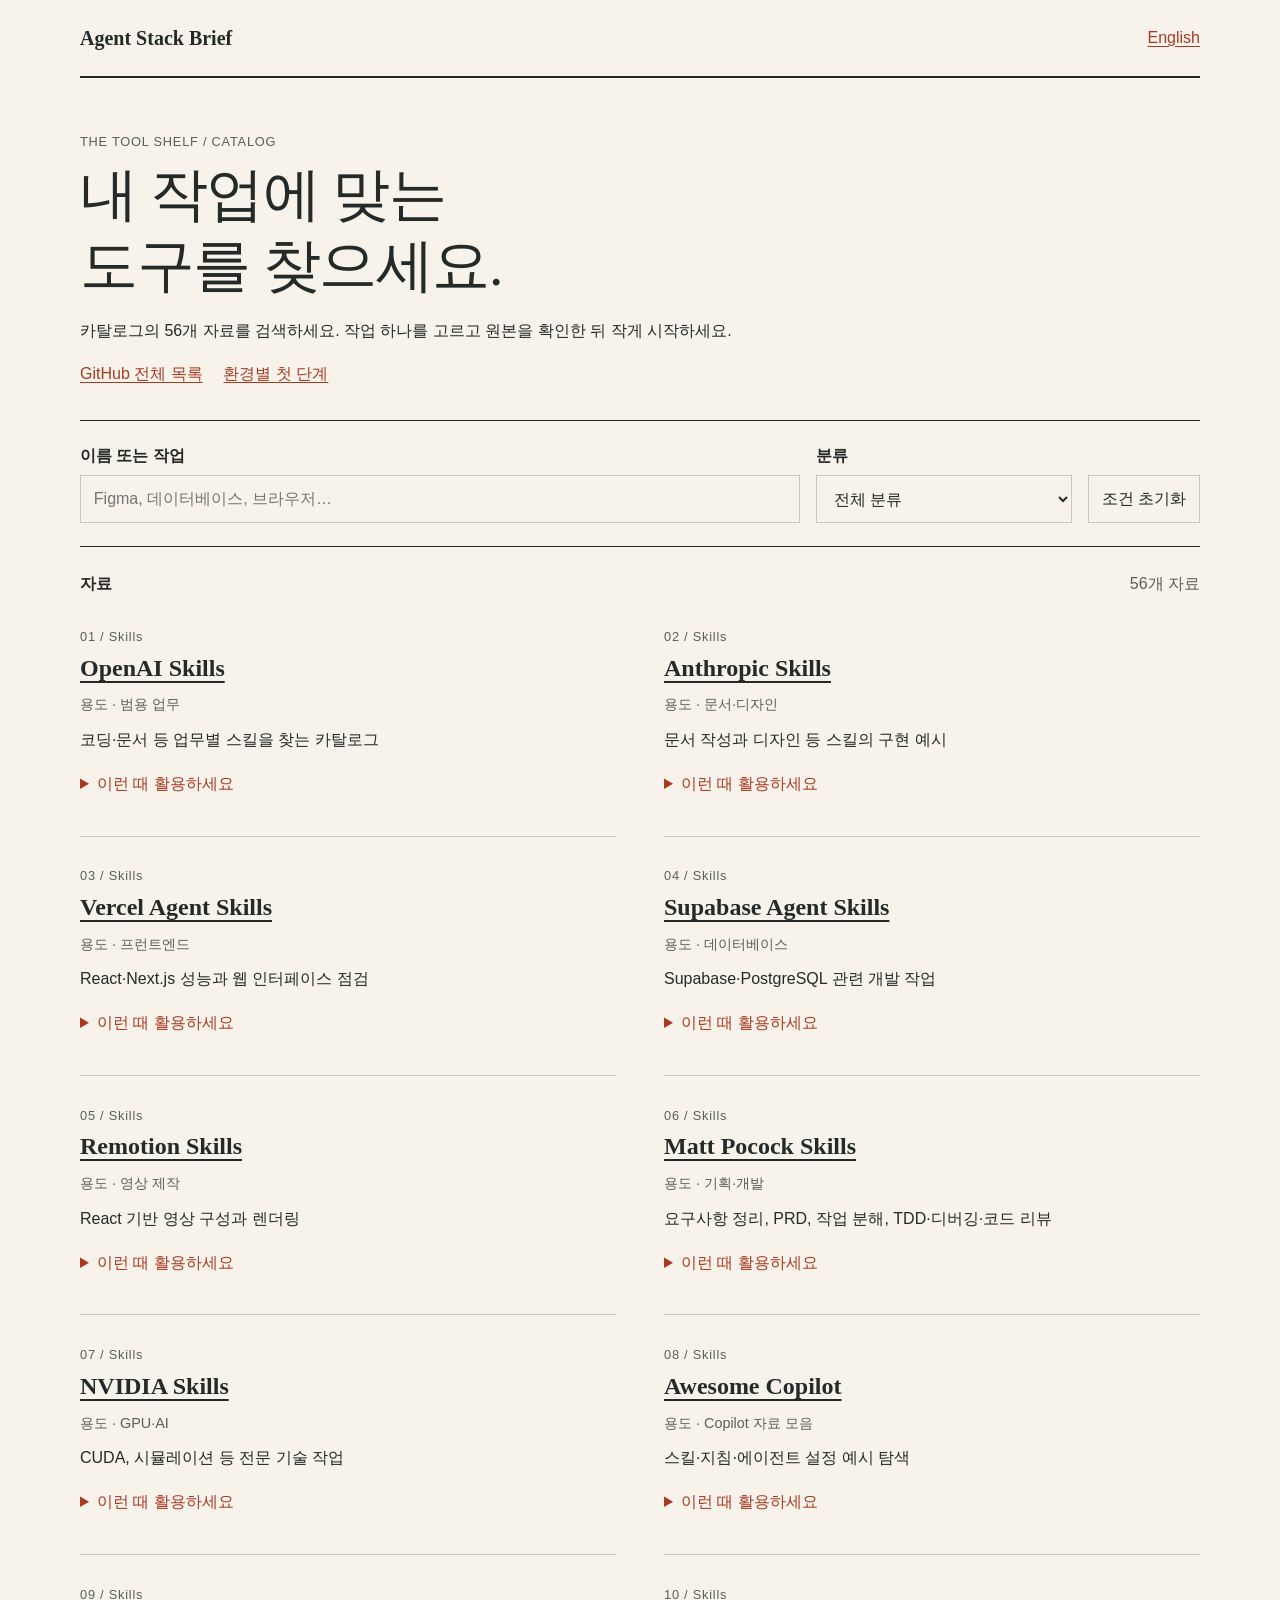
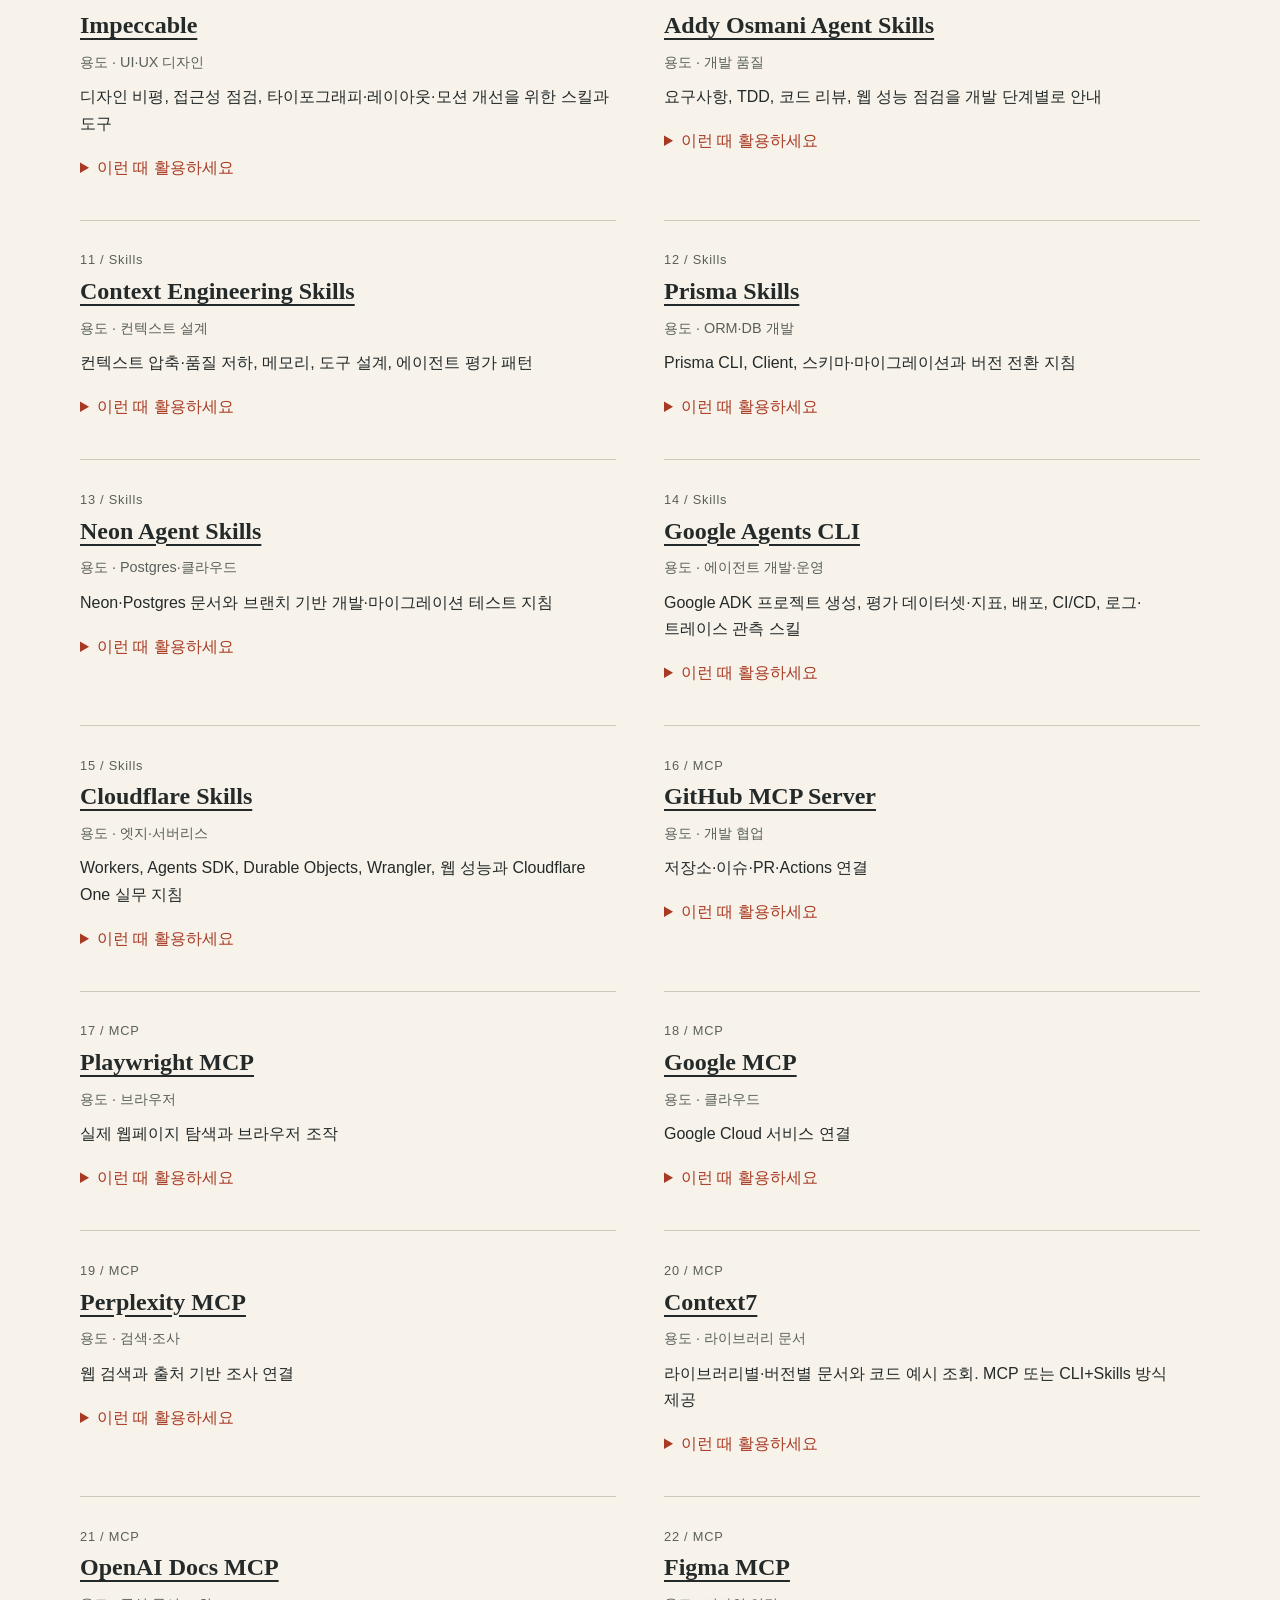
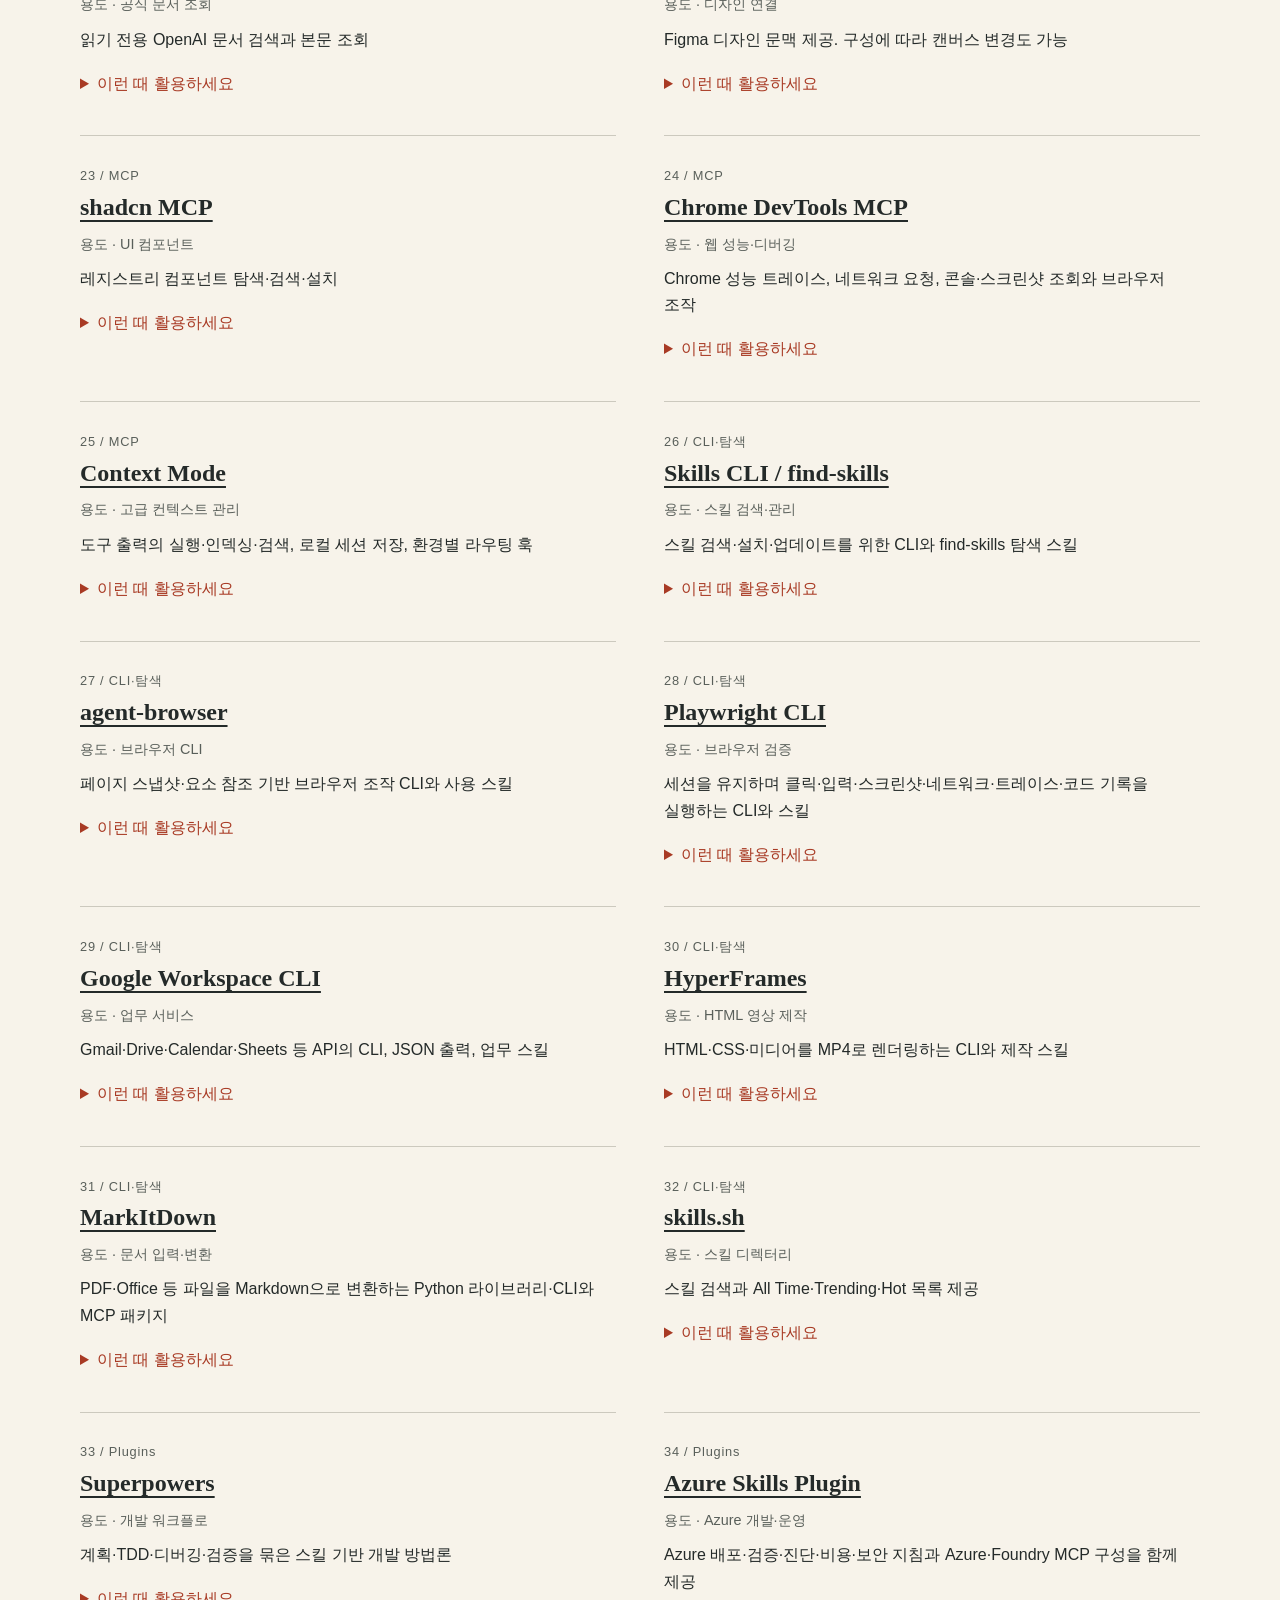
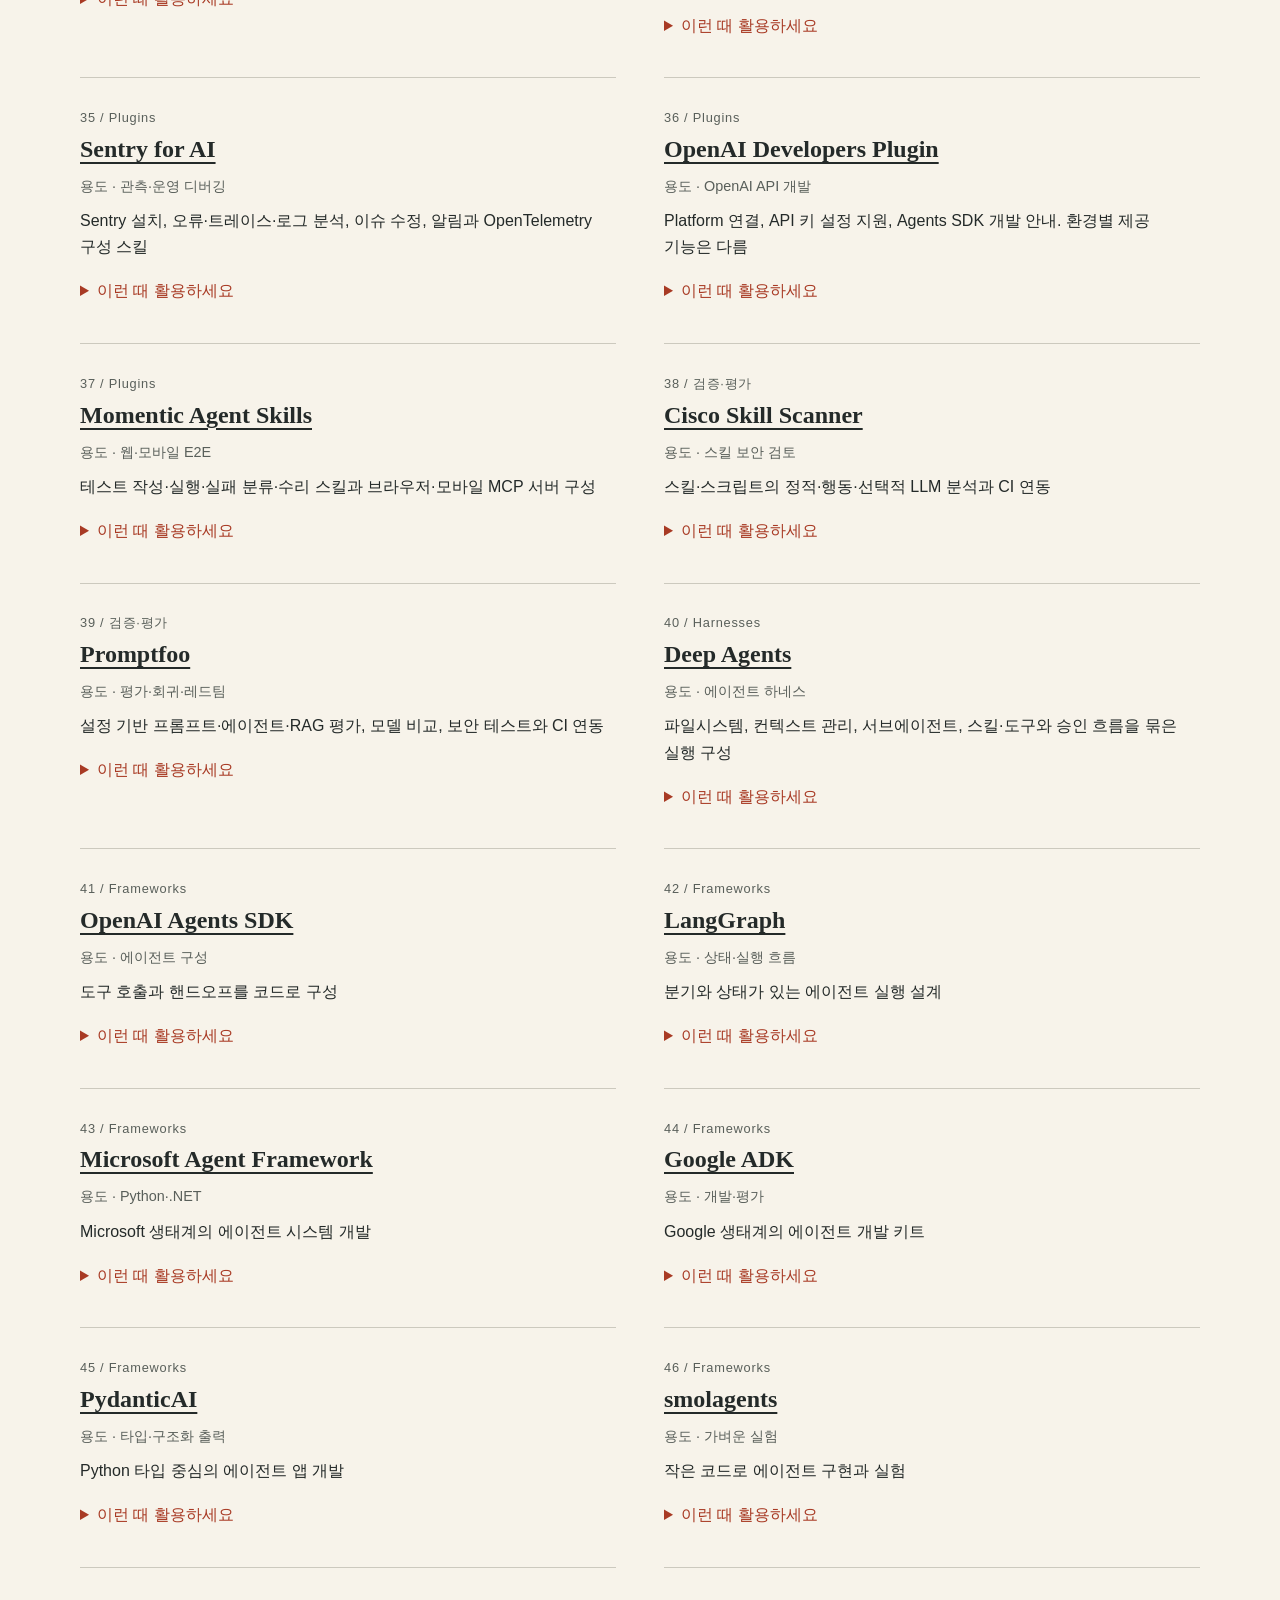
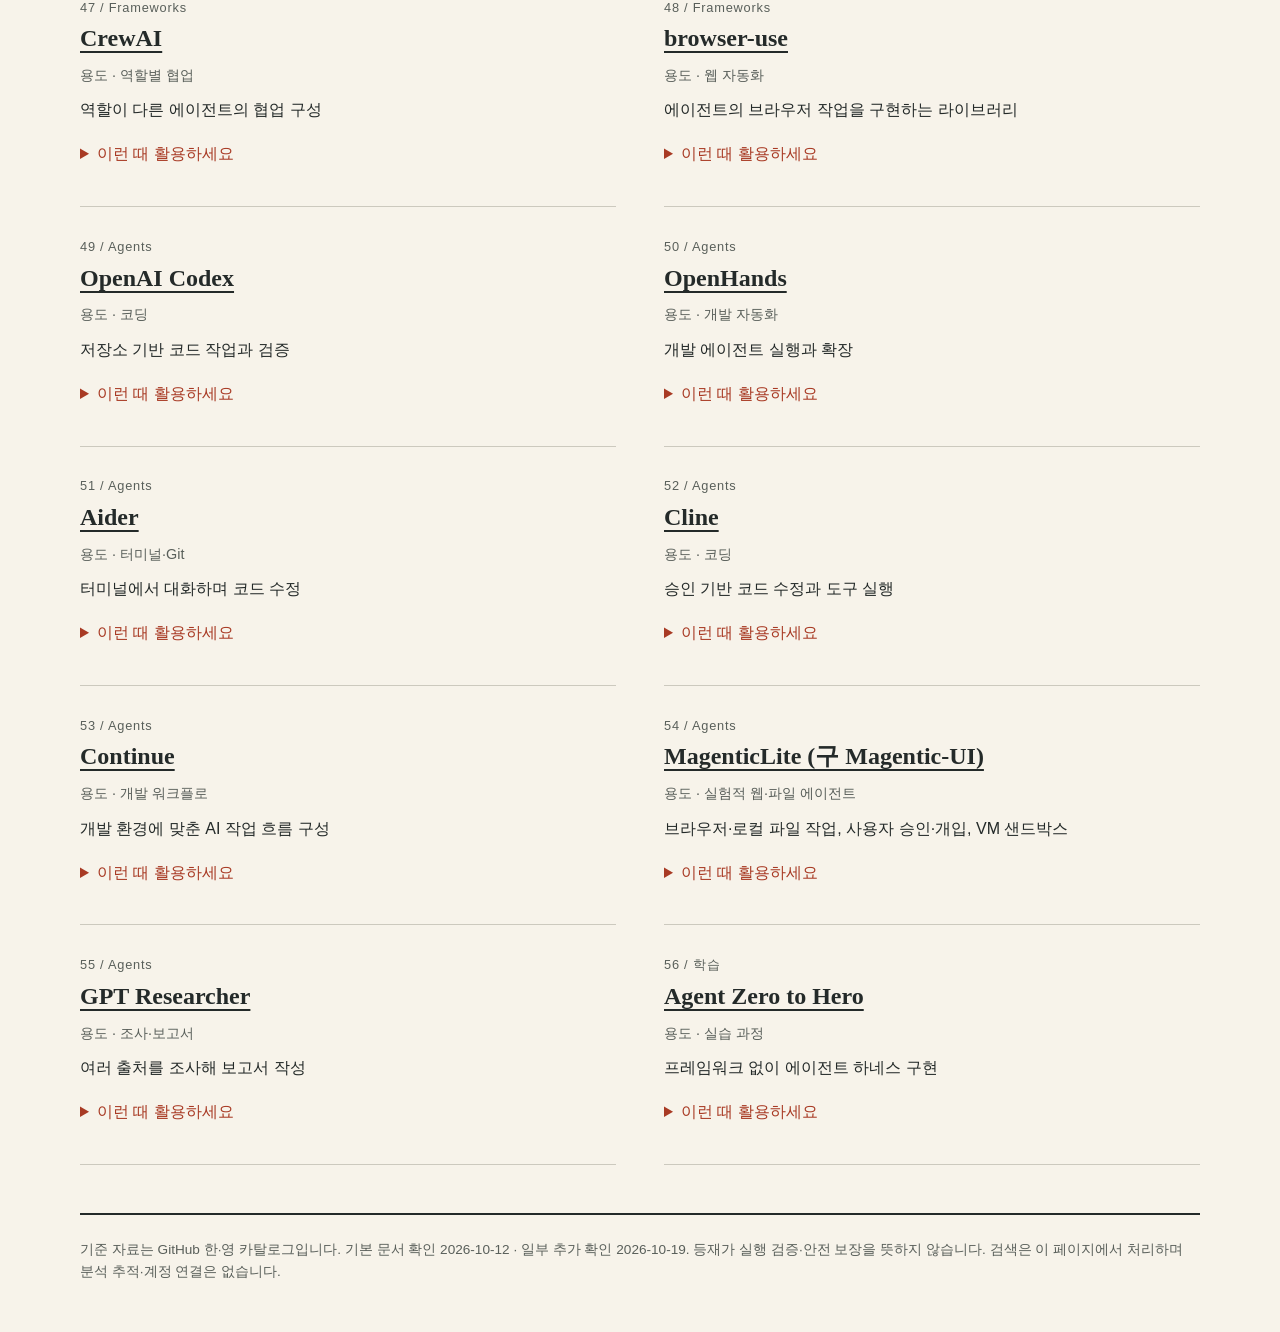
==== docs/catalog/index.html @ 5723aa6b "Improve bilingual mobile catalog, design case, and client onboarding" ====
<!doctype html>
<html lang="ko">
<head>
  <meta charset="utf-8">
  <meta name="viewport" content="width=device-width,initial-scale=1">
  <meta name="description" content="카탈로그의 56개 자료를 검색하세요. 작업 하나를 고르고 원본을 확인한 뒤 작게 시작하세요.">
  <title>도구 탐색 · Agent Stack Brief</title>
  <link rel="stylesheet" href="./style.css">
  <script type="module" src="./app.mjs"></script>
</head>
<body>
  <a class="skip" href="#search-form">검색으로 건너뛰기</a>
  <header class="masthead">
    <a class="brand" href="https://github.com/yunsell/ai-agent-skills-korean/blob/main/README.md">Agent Stack Brief</a>
    <a id="language" href="./en.html" lang="en">English</a>
  </header>
  <main>
    <section class="intro" aria-labelledby="title">
      <p class="eyebrow">THE TOOL SHELF / CATALOG</p>
      <h1 id="title">내 작업에 맞는 도구를 찾으세요.</h1>
      <p>카탈로그의 56개 자료를 검색하세요. 작업 하나를 고르고 원본을 확인한 뒤 작게 시작하세요.</p>
      <nav class="routes" aria-label="관련 안내">
        <a href="https://github.com/yunsell/ai-agent-skills-korean/blob/main/catalog/README.md">GitHub 전체 목록</a>
        <a href="https://github.com/yunsell/ai-agent-skills-korean/blob/main/guides/client-first-steps.md">환경별 첫 단계</a>
      </nav>
    </section>
    <form id="search-form" class="finder" role="search" aria-label="자료 검색">
      <div><label for="query">이름 또는 작업</label><input id="query" name="q" type="search" maxlength="200" placeholder="Figma, 데이터베이스, 브라우저…"></div>
      <div><label for="category">분류</label><select id="category" name="category">
        <option value="">전체 분류</option>
        <option value="skills">Skills</option>
        <option value="mcp">MCP</option>
        <option value="tools">CLI·탐색</option>
        <option value="plugins">Plugins</option>
        <option value="validation">검증·평가</option>
        <option value="harnesses">Harnesses</option>
        <option value="frameworks">Frameworks</option>
        <option value="agents">Agents</option>
        <option value="learning">학습</option>
      </select></div>
      <button type="button" id="reset">조건 초기화</button>
    </form>
    <section aria-labelledby="results-heading">
      <div class="results-header"><h2 id="results-heading">자료</h2><p id="status" role="status" aria-live="polite" aria-atomic="true">자료를 불러오는 중입니다…</p></div>
      <p id="message" hidden></p>
      <div id="error" role="alert" hidden>
        <p id="error-message"></p><button type="button" id="retry">다시 시도</button>
        <p><a href="https://github.com/yunsell/ai-agent-skills-korean/blob/main/catalog/README.md">GitHub 목록 열기</a></p>
      </div>
      <ul id="results" aria-busy="true"></ul>
      <noscript><p>검색에는 JavaScript가 필요합니다. GitHub 전체 목록에서도 모든 자료를 읽을 수 있습니다. <a href="https://github.com/yunsell/ai-agent-skills-korean/blob/main/catalog/README.md">GitHub 목록 열기</a></p></noscript>
    </section>
    <footer class="note">기준 자료는 GitHub 한·영 카탈로그입니다. 기본 문서 확인 2026-10-12 · 일부 추가 확인 2026-10-19. 등재가 실행 검증·안전 보장을 뜻하지 않습니다. 검색은 이 페이지에서 처리하며 분석 추적·계정 연결은 없습니다.</footer>
  </main>
</body>
</html>
---- docs/catalog/style.css ----
:root{color-scheme:light dark;--paper:#f7f3ea;--ink:#242a29;--muted:#595f5a;--line:#ccc9be;--accent:#a83a24;--wash:#ebe6d9}
*{box-sizing:border-box}
html{scroll-padding-top:1rem}
body{margin:0;background:var(--paper);color:var(--ink);font-family:-apple-system,BlinkMacSystemFont,"Segoe UI",sans-serif;font-size:16px;line-height:1.65;word-break:keep-all;overflow-wrap:anywhere}
main,.masthead{width:min(100% - 3rem,70rem);margin-inline:auto}
.masthead{display:flex;justify-content:space-between;align-items:center;gap:1rem;padding-block:1rem;border-bottom:2px solid var(--ink)}
.brand{font:600 1.25rem/1.2 Georgia,serif;text-decoration:none;color:var(--ink)}
a{color:var(--accent);text-underline-offset:.2em;overflow-wrap:anywhere}
a:hover{text-decoration-thickness:2px}
a:focus-visible,button:focus-visible,input:focus-visible,select:focus-visible,summary:focus-visible{outline:3px solid var(--accent);outline-offset:4px}
.masthead a,.routes a{display:inline-flex;align-items:center;min-height:44px}
.intro{max-width:48rem;padding-block:2.8rem 1.5rem}
.eyebrow,.meta{color:var(--muted);font-size:.8rem;letter-spacing:.06em}
h1{font:500 clamp(2rem,4.8vw,3.6rem)/1.23 Georgia,"Batang",serif;letter-spacing:-.025em;margin:.5rem 0 1rem;text-wrap:balance}
.intro p{margin:.5rem 0}.routes{display:flex;flex-wrap:wrap;gap:.2rem 1.3rem}
.finder{border-block:1px solid var(--ink);padding-block:1.4rem;display:grid;grid-template-columns:minmax(0,1fr) minmax(10rem,16rem) auto;gap:1rem;align-items:end}
label{display:block;font-weight:600;margin-bottom:.35rem}
input,select,button{font:inherit;border:1px solid var(--line);border-radius:0;min-height:48px;padding:.6rem .8rem;background:var(--paper);color:var(--ink);max-width:100%}
input,select{width:100%}button{cursor:pointer}button:hover{background:var(--wash)}button:disabled{cursor:wait;opacity:.65}
.results-header{display:flex;align-items:center;justify-content:space-between;gap:1rem;margin-top:1.5rem}
h2{font-size:1rem;margin:0}#status{color:var(--muted);margin:0}
#results{list-style:none;padding:0;margin:0;display:grid;grid-template-columns:1fr 1fr;column-gap:3rem}
#results>li{min-width:0;border-bottom:1px solid var(--line);padding:1.8rem 0}
.meta{margin:0 0 .35rem}h3{font:600 1.5rem/1.3 Georgia,serif;margin:.3rem 0 .6rem;overflow-wrap:anywhere}
h3 a{color:var(--ink)}.use{font-size:.9rem;color:var(--muted)}li p{margin:.6rem 0;overflow-wrap:anywhere}
summary{cursor:pointer;color:var(--accent);min-height:44px;padding:.5rem 0}details p{border-left:2px solid var(--line);padding-left:1rem}
code{font-size:.9em;overflow-wrap:anywhere}#message,#error{padding:1.5rem 0;max-width:45rem}#error{border-left:3px solid var(--accent);padding-left:1rem}
[hidden]{display:none!important}.note{font-size:.85rem;color:var(--muted);border-top:2px solid var(--ink);padding-block:1.5rem 3rem;margin-top:3rem}
.skip{position:absolute;top:-100px;left:1rem;padding:.6rem;background:var(--paper);z-index:2}.skip:focus{top:1rem}
@media(max-width:700px){main,.masthead{width:calc(100% - 2rem)}.intro{padding-top:1.8rem}.finder{grid-template-columns:1fr}#results{grid-template-columns:1fr}.results-header{align-items:baseline}.masthead{gap:.6rem}#reset{justify-self:start}h1{font-size:2.2rem}}
@media(prefers-color-scheme:dark){:root{--paper:#192a26;--ink:#f0eadb;--muted:#bbbdb0;--line:#4d5b53;--accent:#edb38f;--wash:#273a33}}
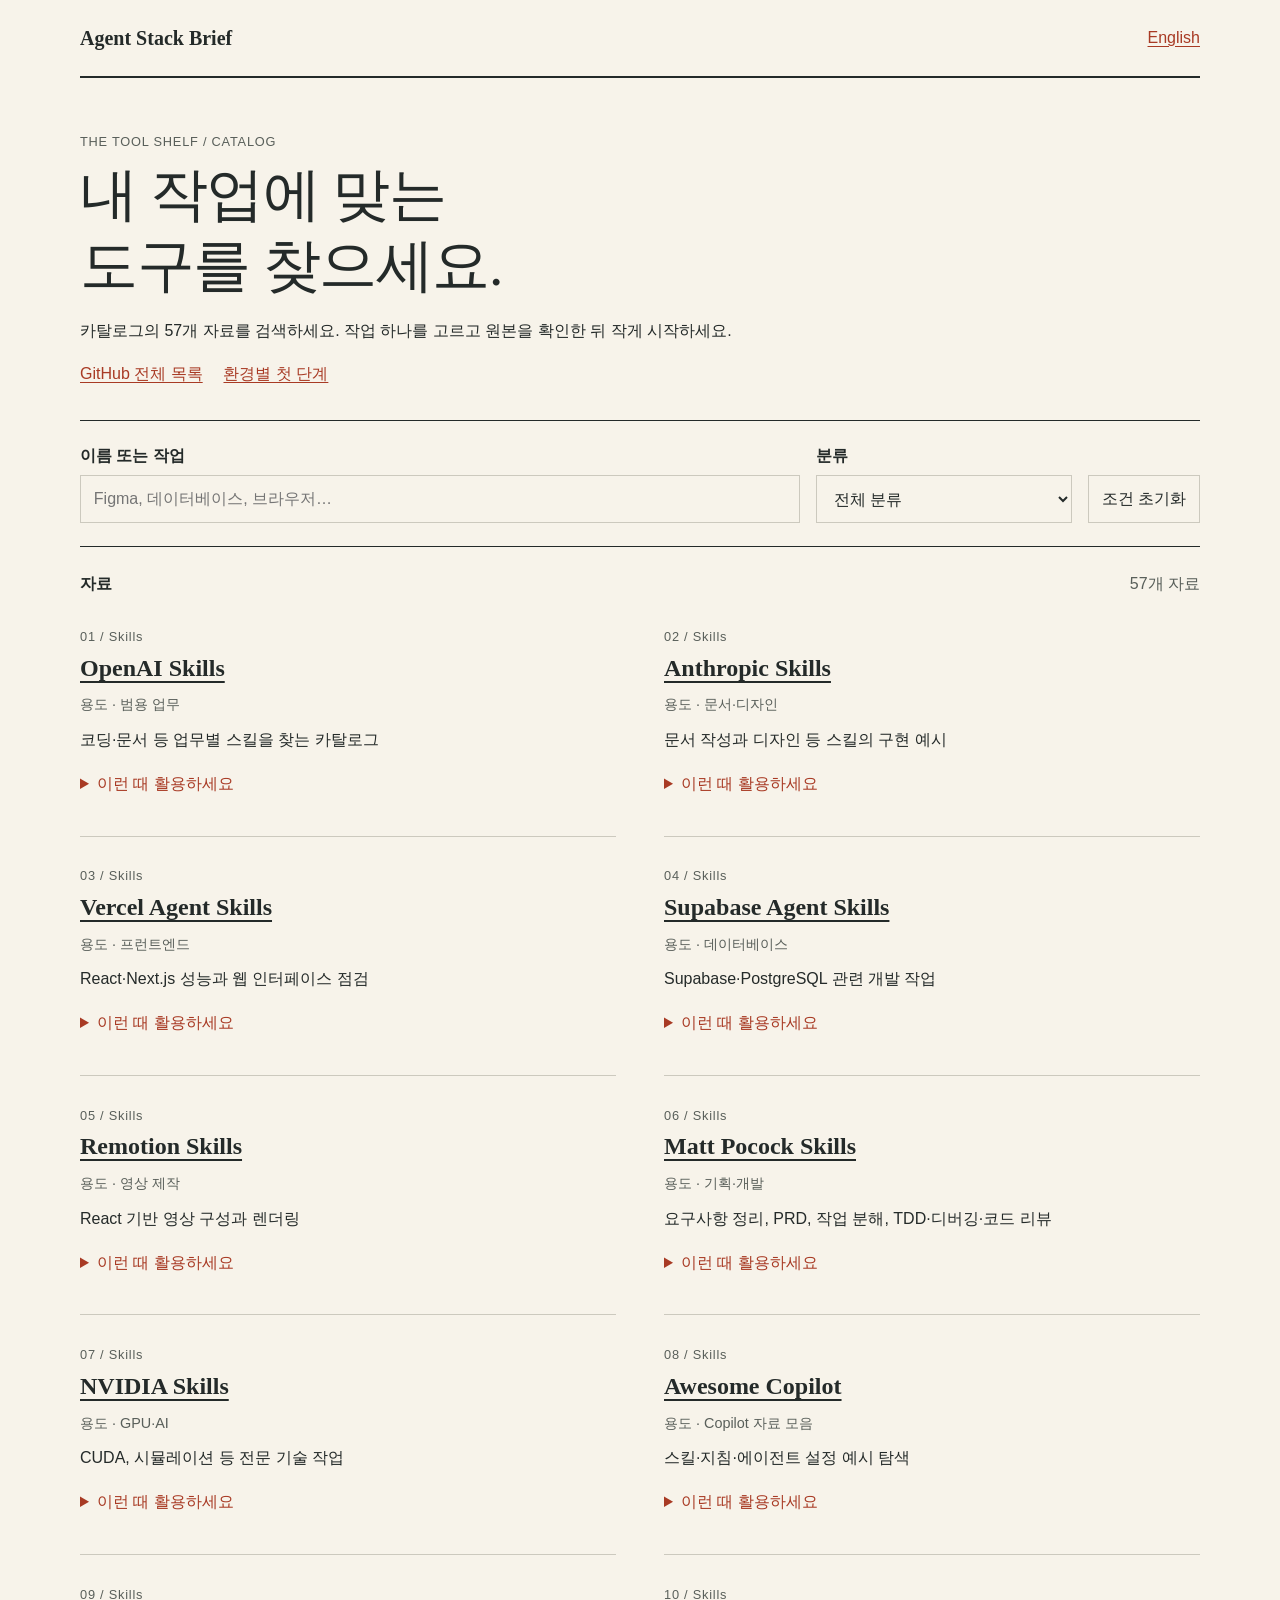
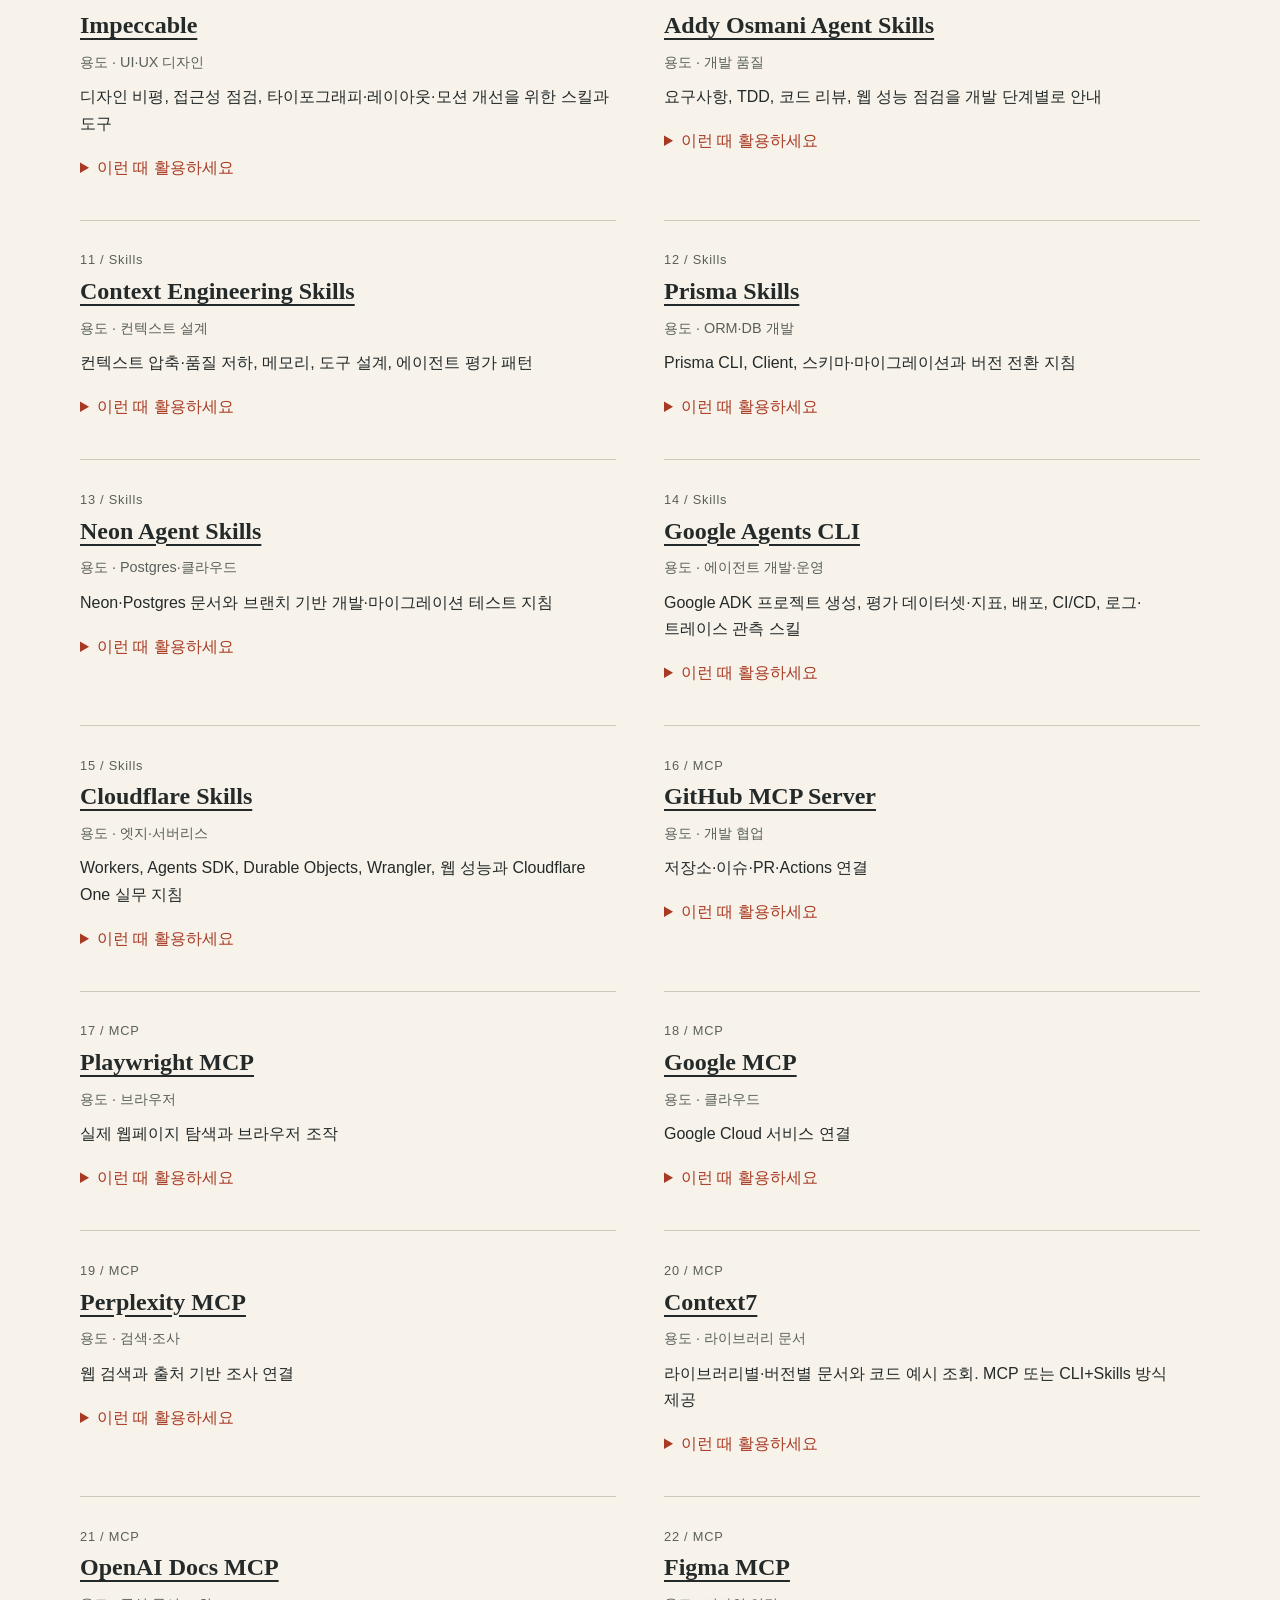
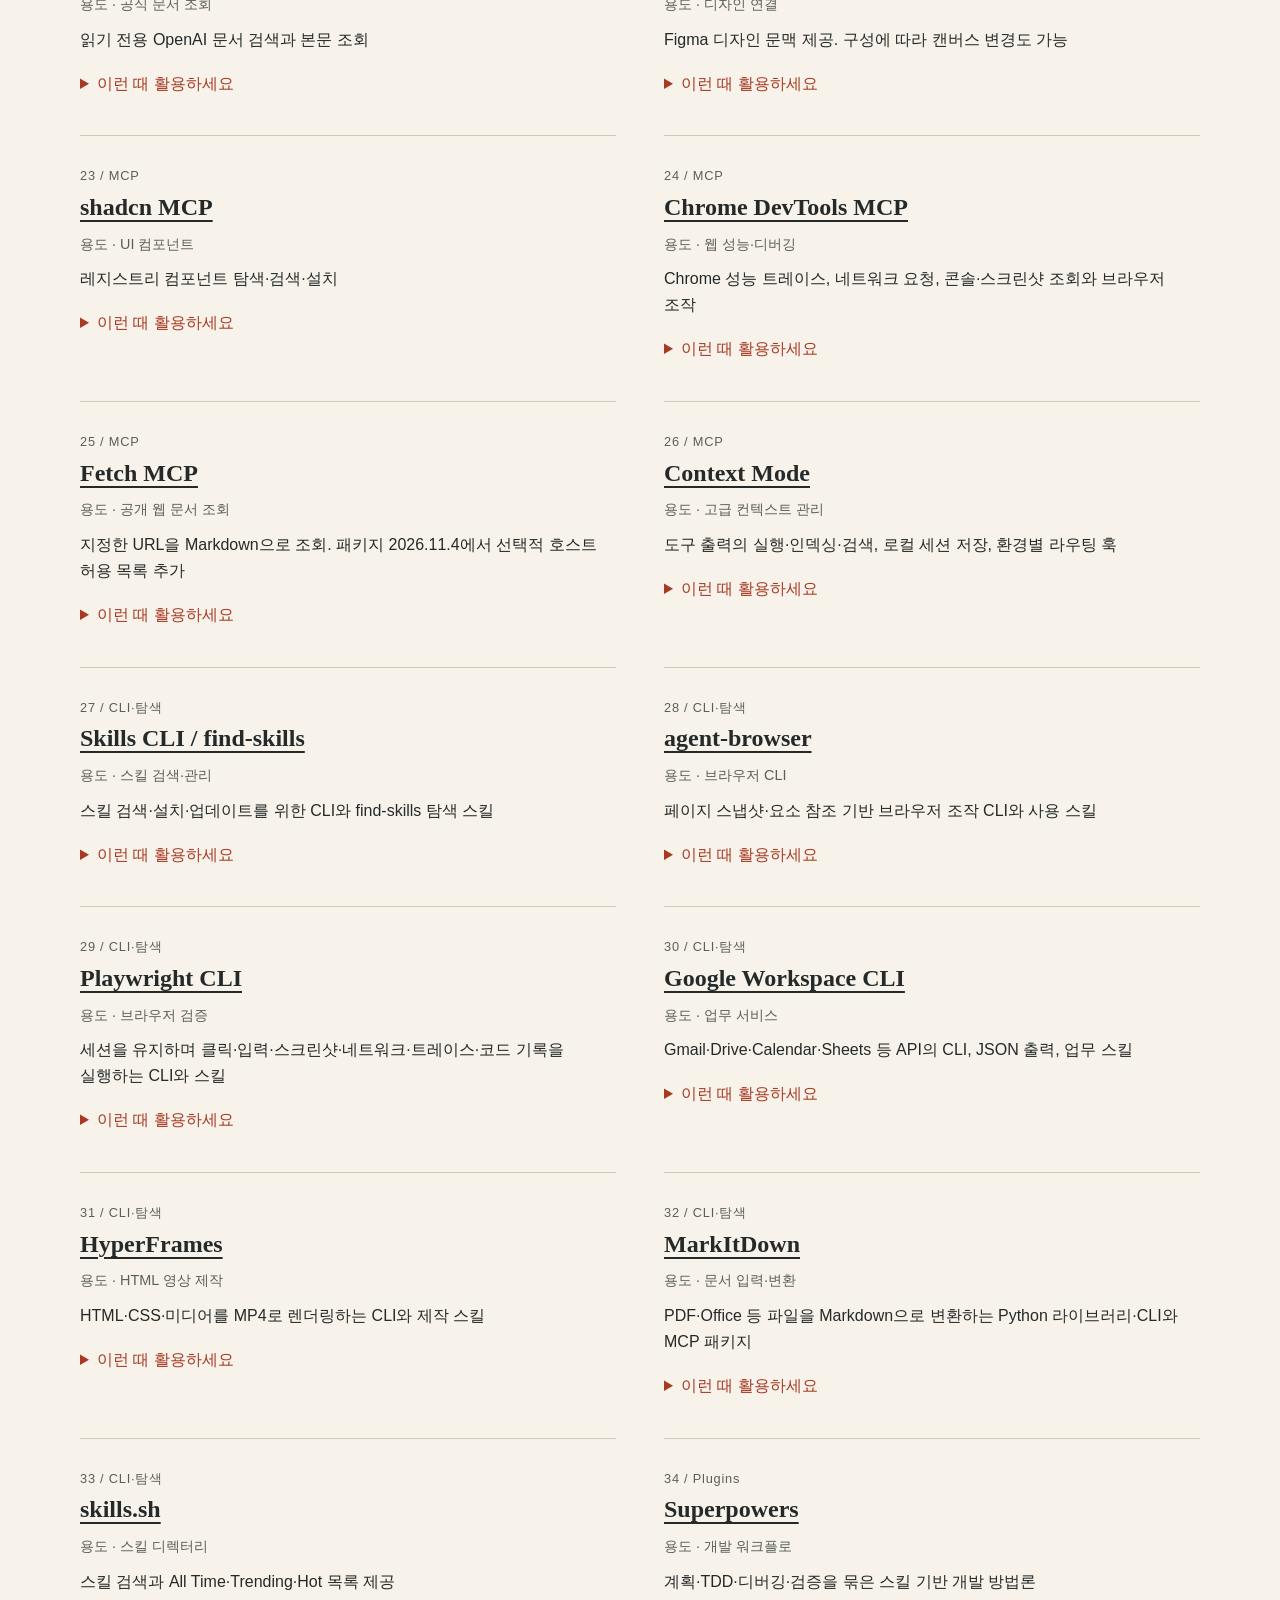
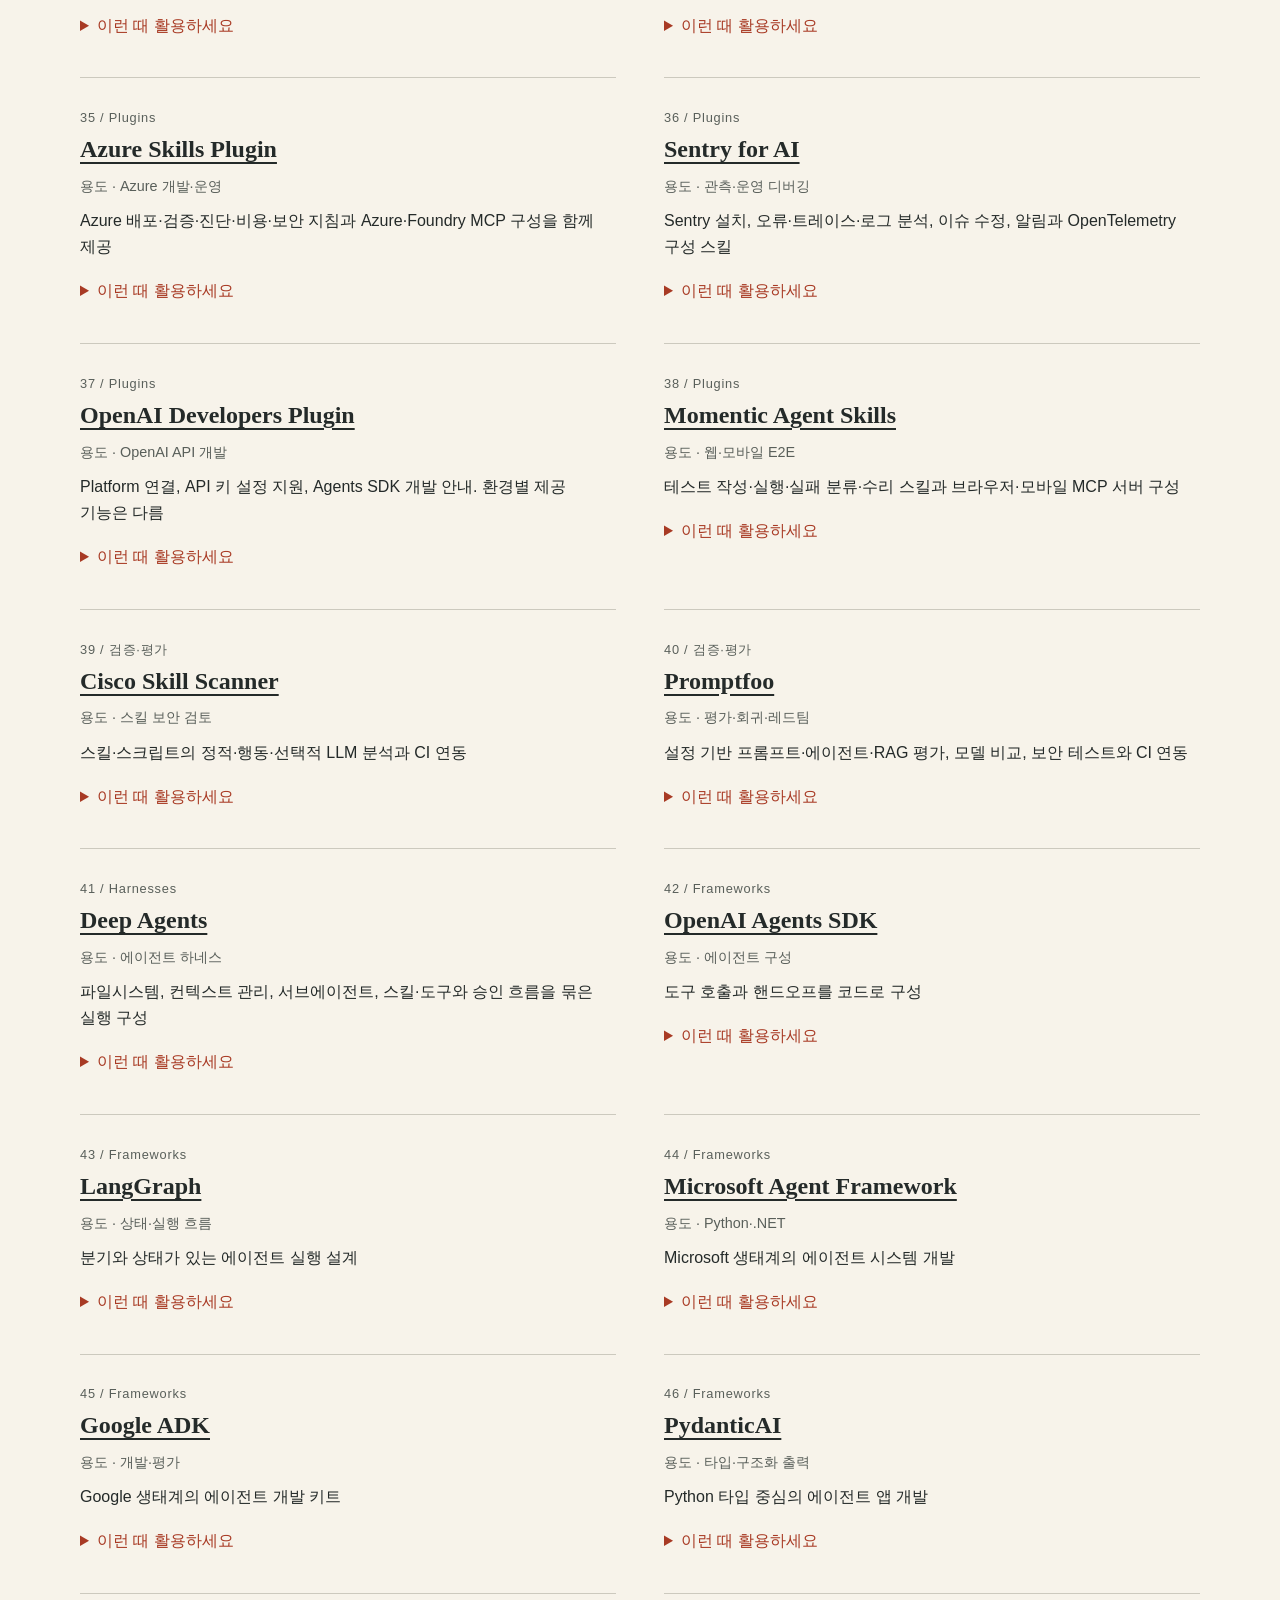
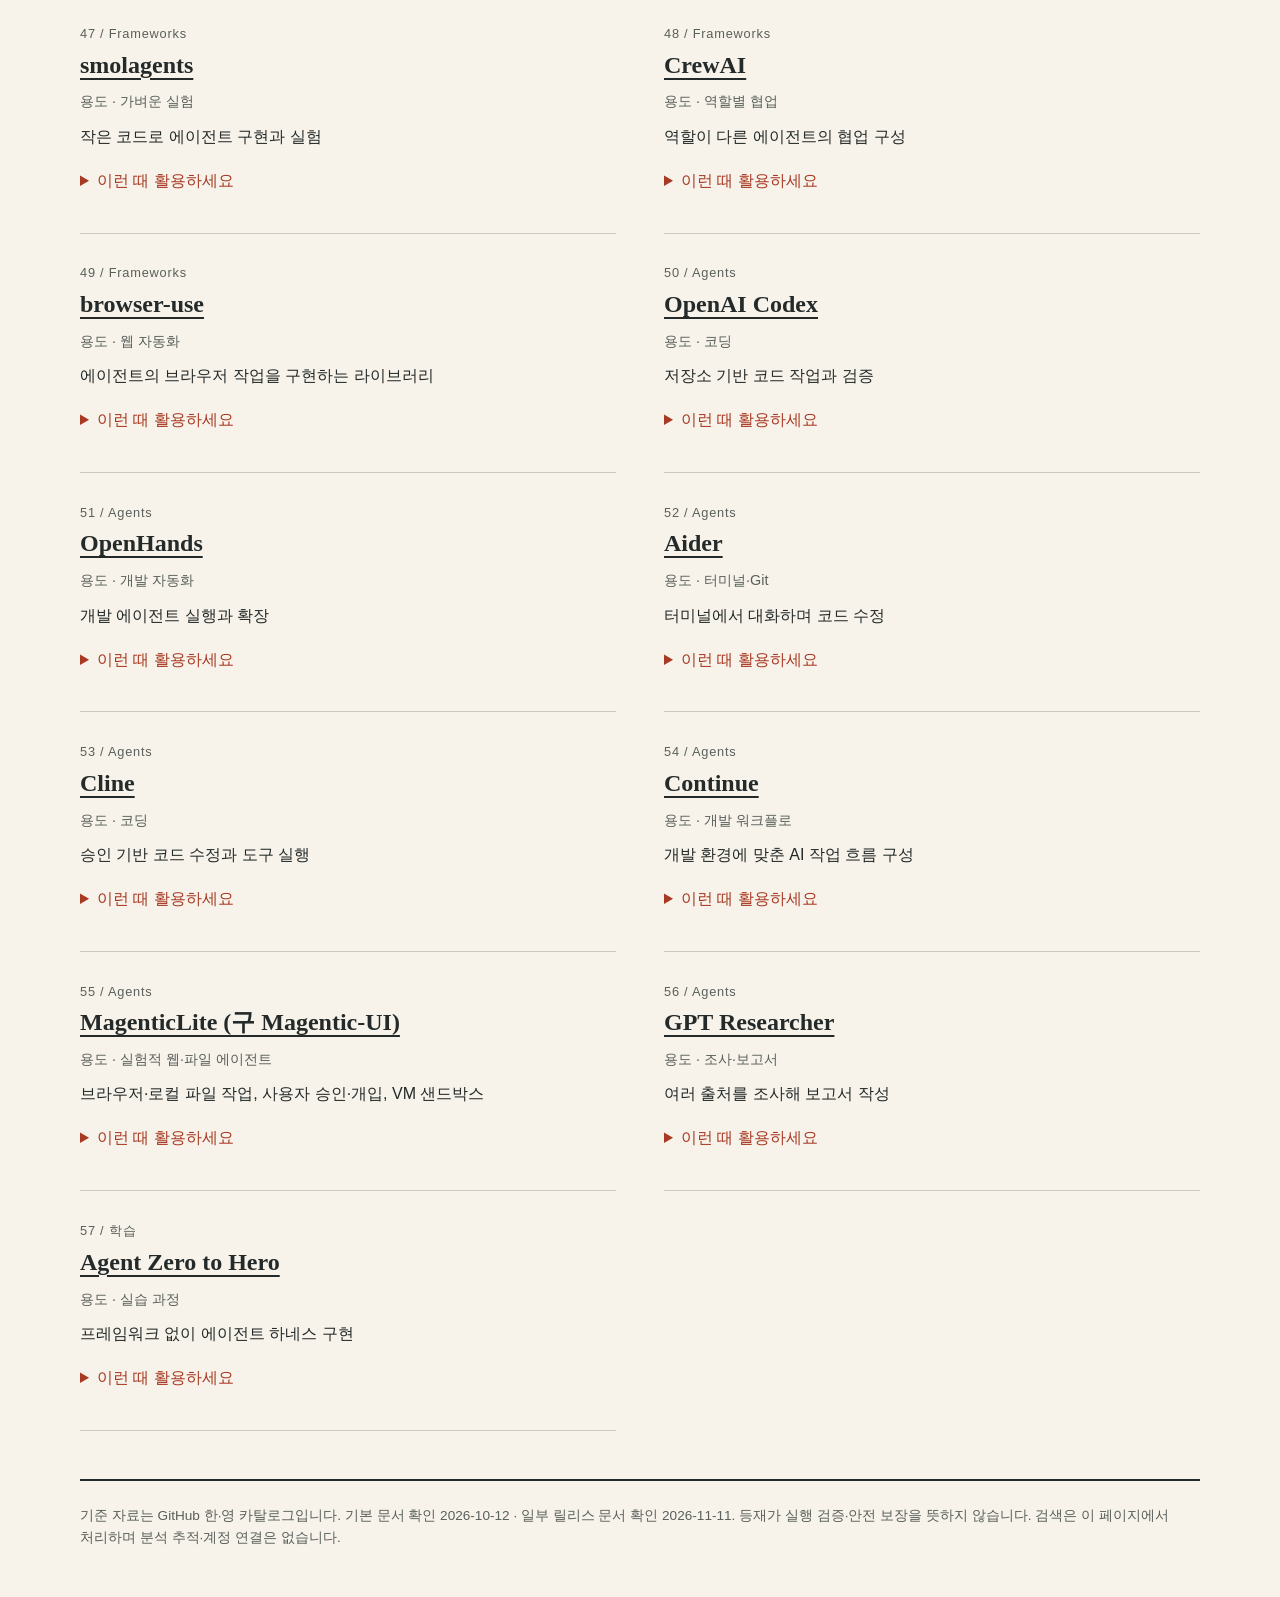
==== commit 9a756e1c: "Publish bilingual Agent Stack Brief 003 for November 11" ====
--- a/docs/catalog/index.html
+++ b/docs/catalog/index.html
@@ -3,7 +3,7 @@
 <head>
   <meta charset="utf-8">
   <meta name="viewport" content="width=device-width,initial-scale=1">
-  <meta name="description" content="카탈로그의 56개 자료를 검색하세요. 작업 하나를 고르고 원본을 확인한 뒤 작게 시작하세요.">
+  <meta name="description" content="카탈로그의 57개 자료를 검색하세요. 작업 하나를 고르고 원본을 확인한 뒤 작게 시작하세요.">
   <title>도구 탐색 · Agent Stack Brief</title>
   <link rel="stylesheet" href="./style.css">
   <script type="module" src="./app.mjs"></script>
@@ -18,7 +18,7 @@
     <section class="intro" aria-labelledby="title">
       <p class="eyebrow">THE TOOL SHELF / CATALOG</p>
       <h1 id="title">내 작업에 맞는 도구를 찾으세요.</h1>
-      <p>카탈로그의 56개 자료를 검색하세요. 작업 하나를 고르고 원본을 확인한 뒤 작게 시작하세요.</p>
+      <p>카탈로그의 57개 자료를 검색하세요. 작업 하나를 고르고 원본을 확인한 뒤 작게 시작하세요.</p>
       <nav class="routes" aria-label="관련 안내">
         <a href="https://github.com/yunsell/ai-agent-skills-korean/blob/main/catalog/README.md">GitHub 전체 목록</a>
         <a href="https://github.com/yunsell/ai-agent-skills-korean/blob/main/guides/client-first-steps.md">환경별 첫 단계</a>
@@ -50,7 +50,7 @@
       <ul id="results" aria-busy="true"></ul>
       <noscript><p>검색에는 JavaScript가 필요합니다. GitHub 전체 목록에서도 모든 자료를 읽을 수 있습니다. <a href="https://github.com/yunsell/ai-agent-skills-korean/blob/main/catalog/README.md">GitHub 목록 열기</a></p></noscript>
     </section>
-    <footer class="note">기준 자료는 GitHub 한·영 카탈로그입니다. 기본 문서 확인 2026-10-12 · 일부 추가 확인 2026-10-19. 등재가 실행 검증·안전 보장을 뜻하지 않습니다. 검색은 이 페이지에서 처리하며 분석 추적·계정 연결은 없습니다.</footer>
+    <footer class="note">기준 자료는 GitHub 한·영 카탈로그입니다. 기본 문서 확인 2026-10-12 · 일부 릴리스 문서 확인 2026-11-11. 등재가 실행 검증·안전 보장을 뜻하지 않습니다. 검색은 이 페이지에서 처리하며 분석 추적·계정 연결은 없습니다.</footer>
   </main>
 </body>
 </html>
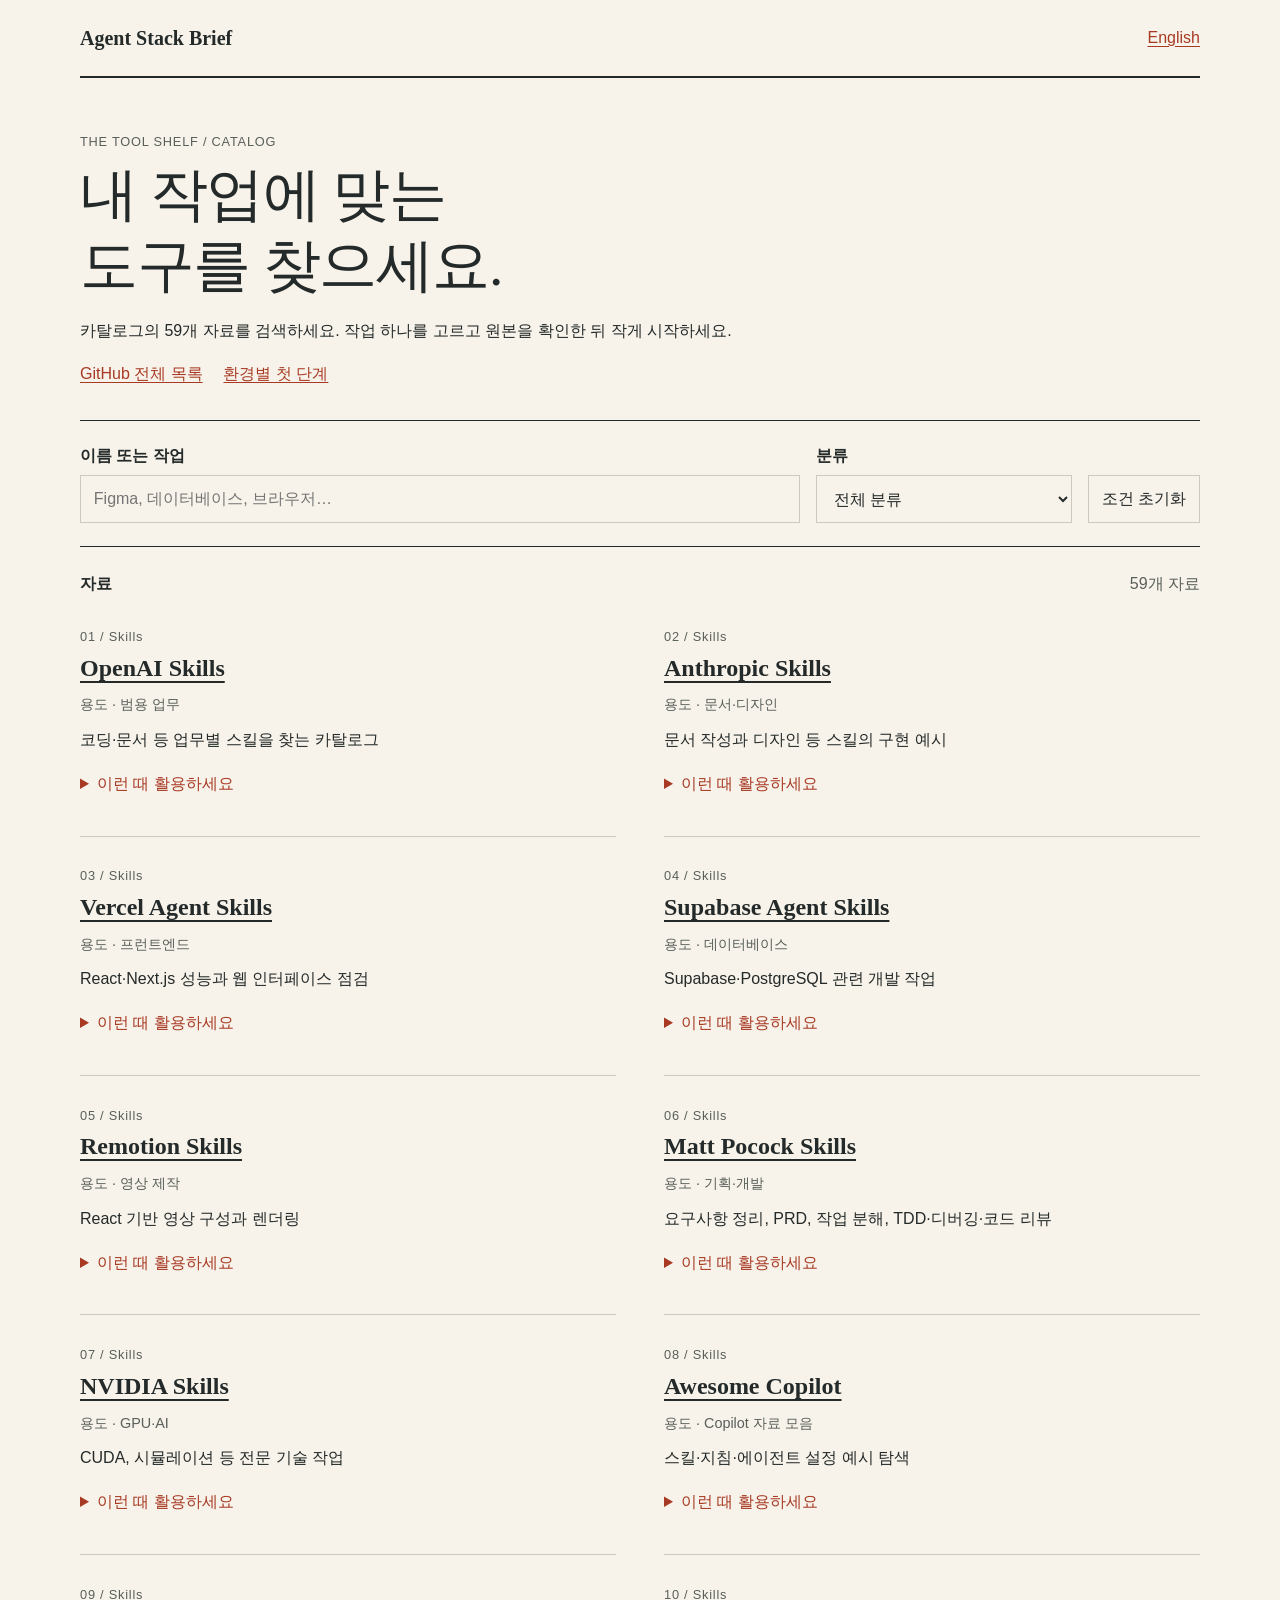
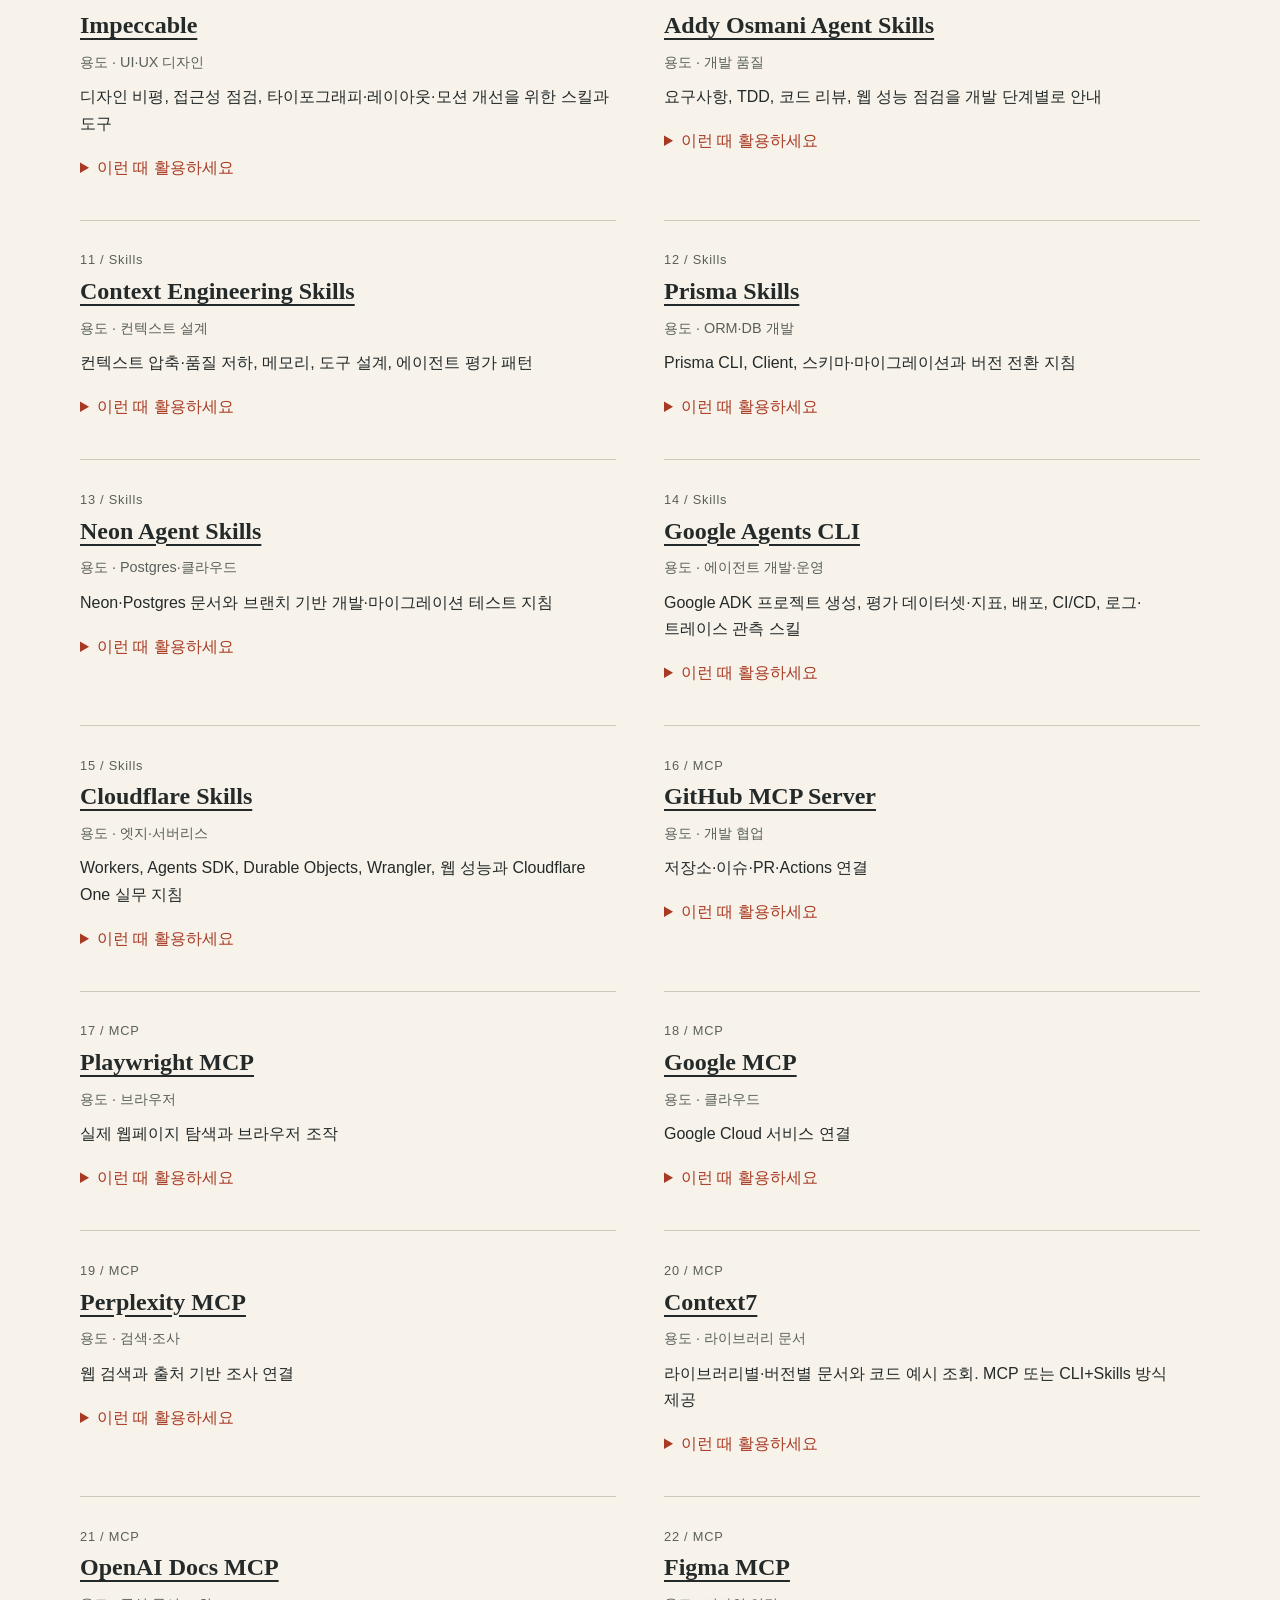
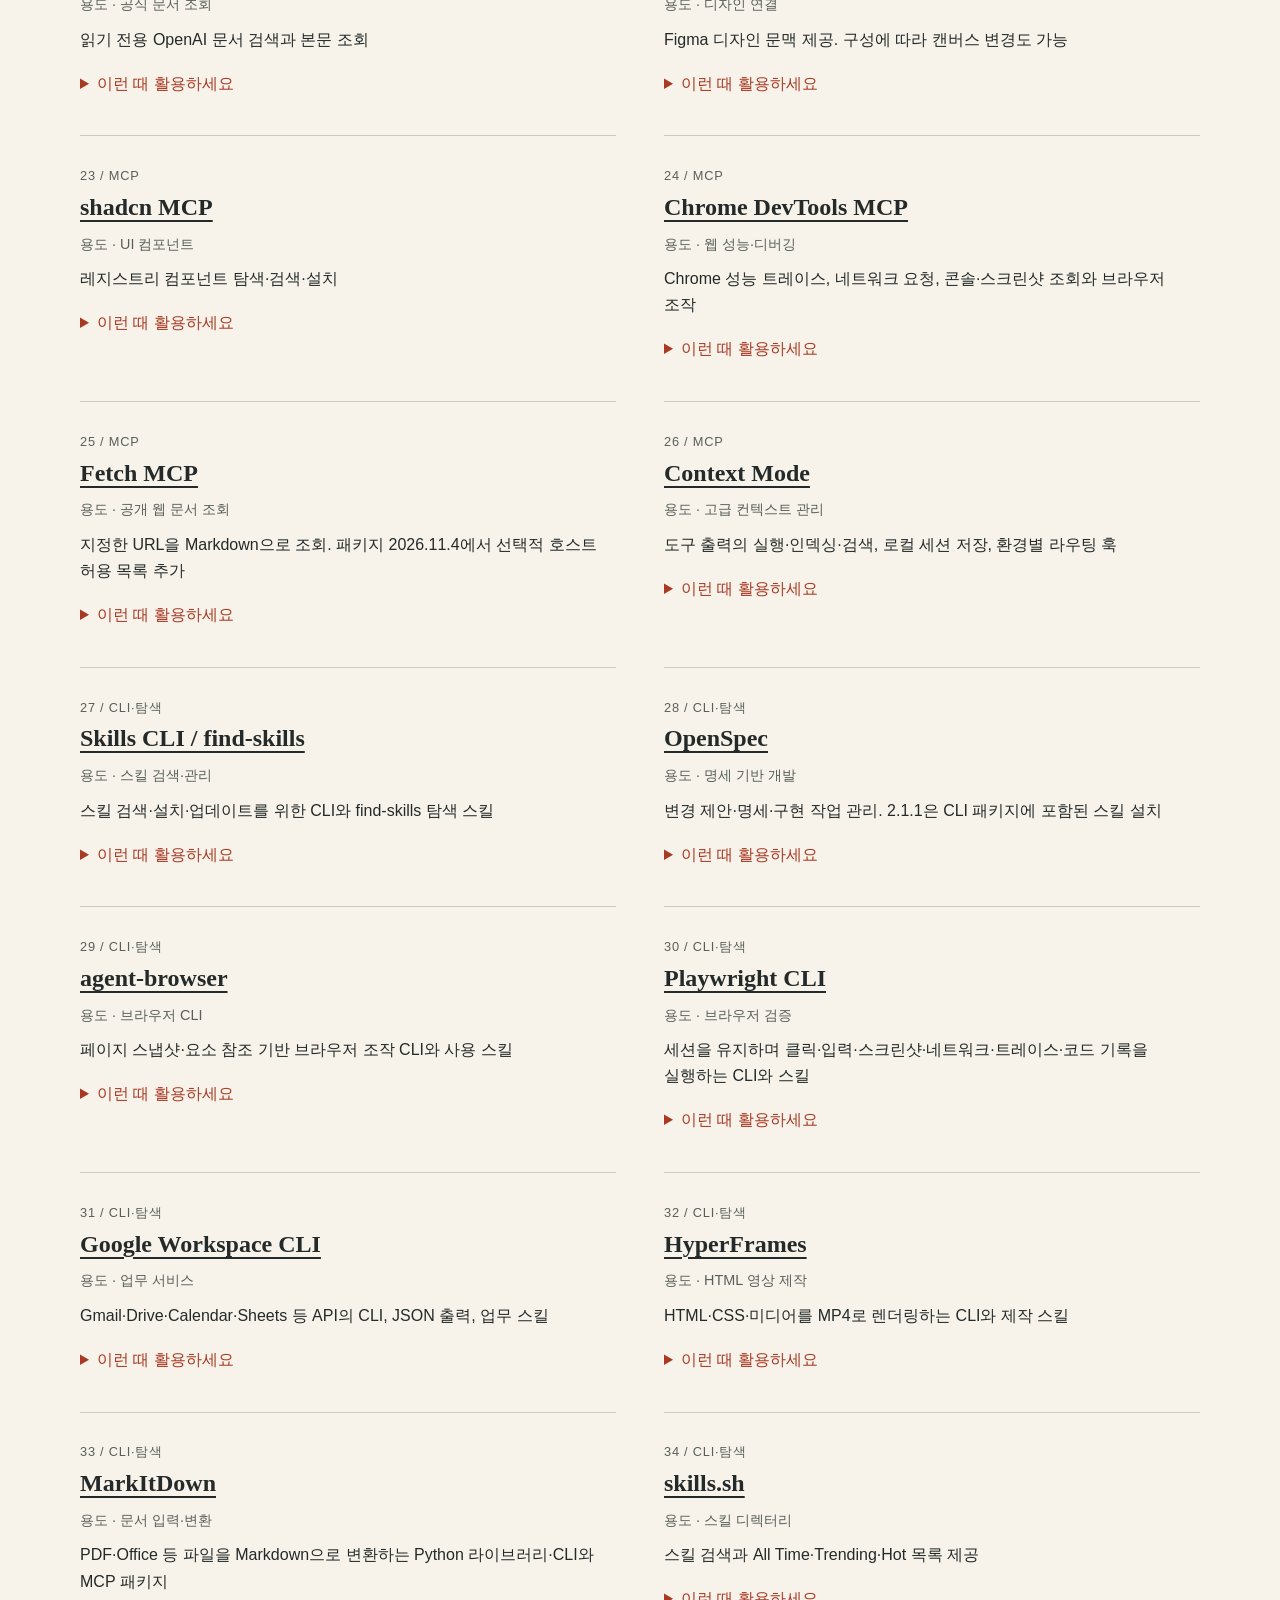
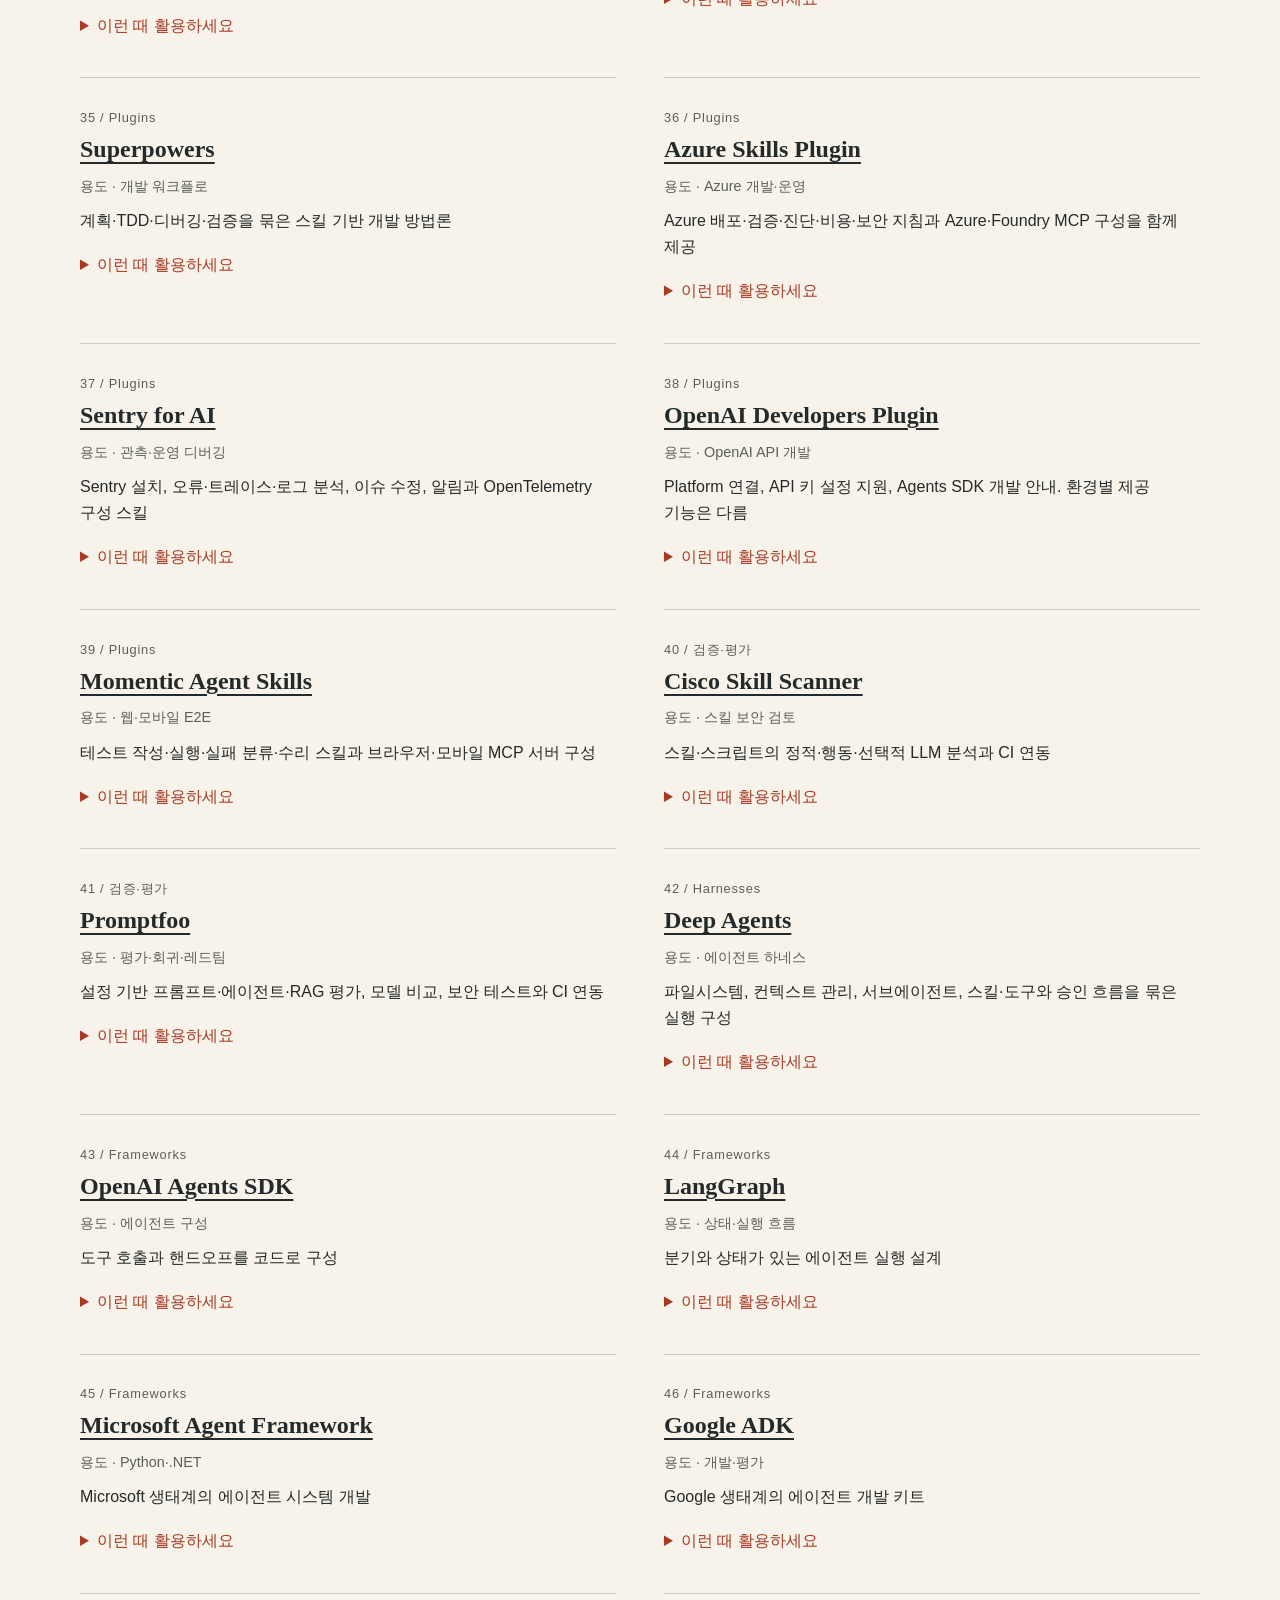
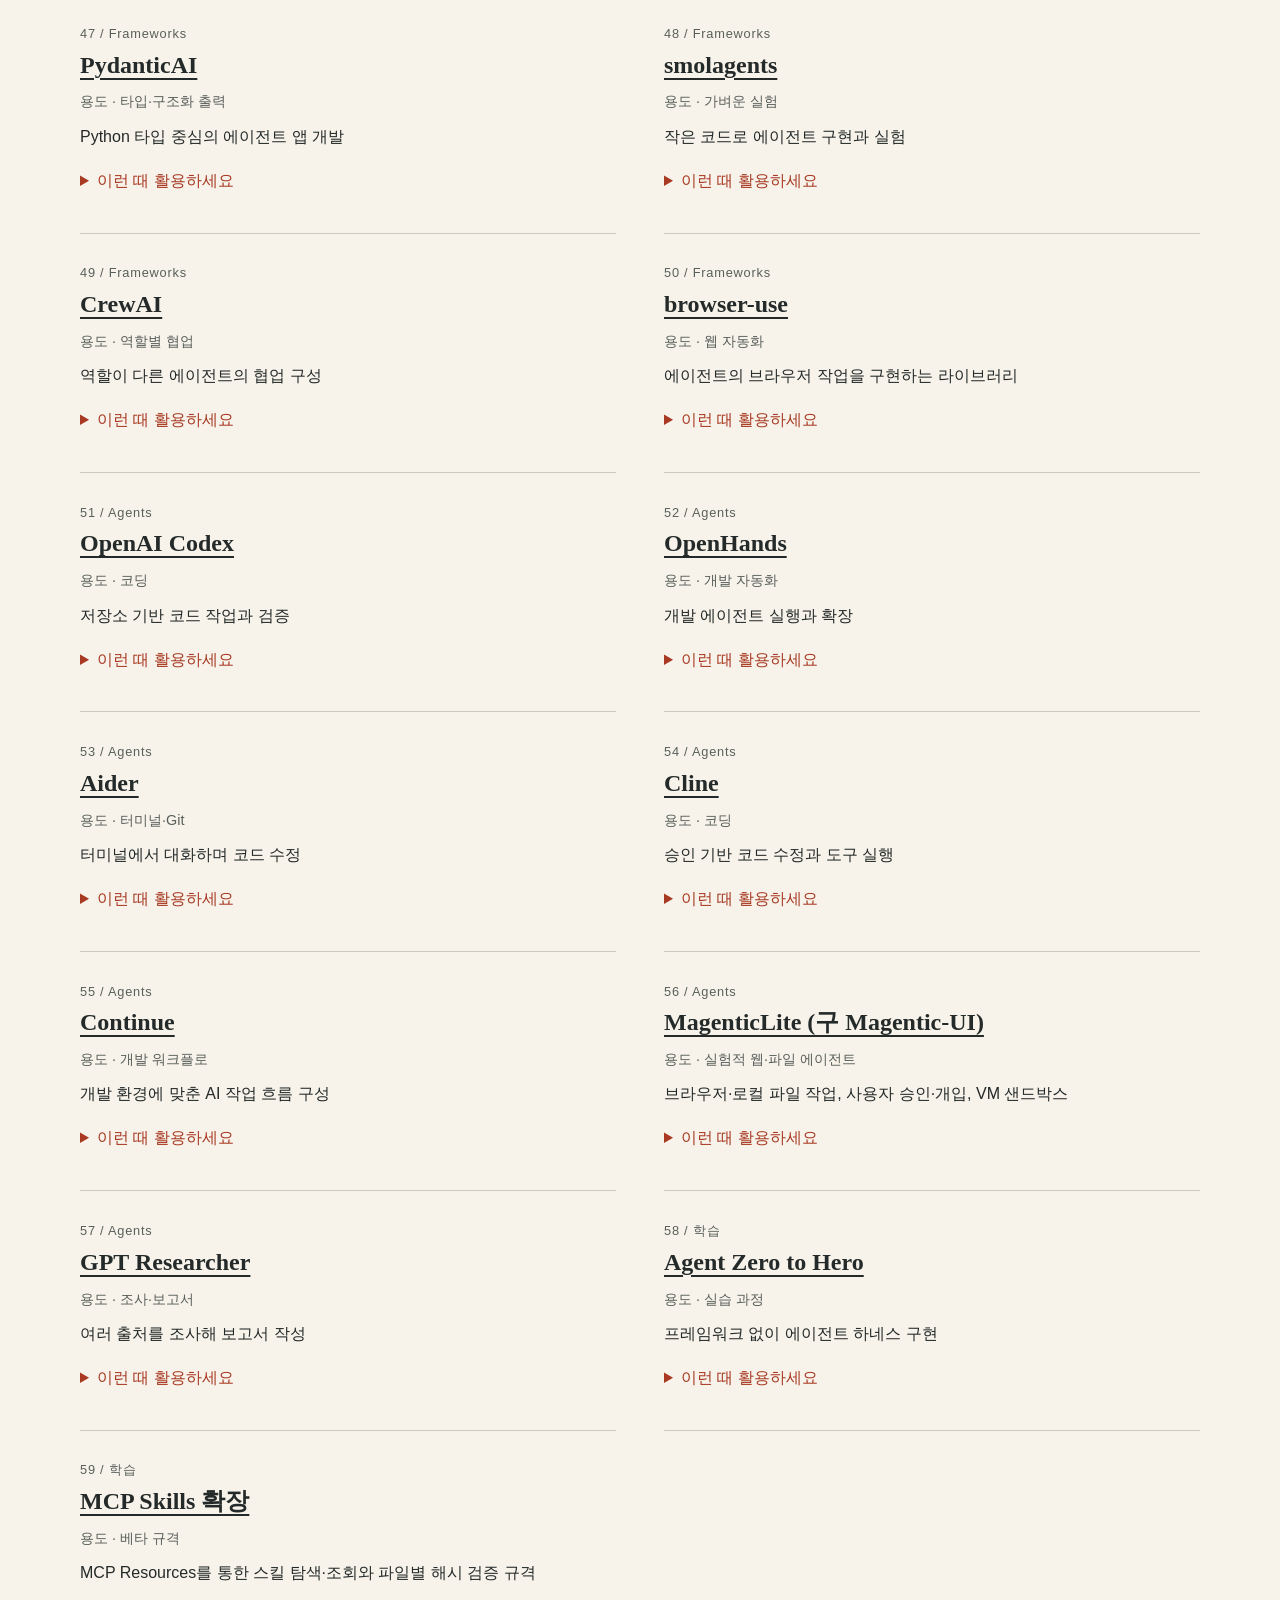
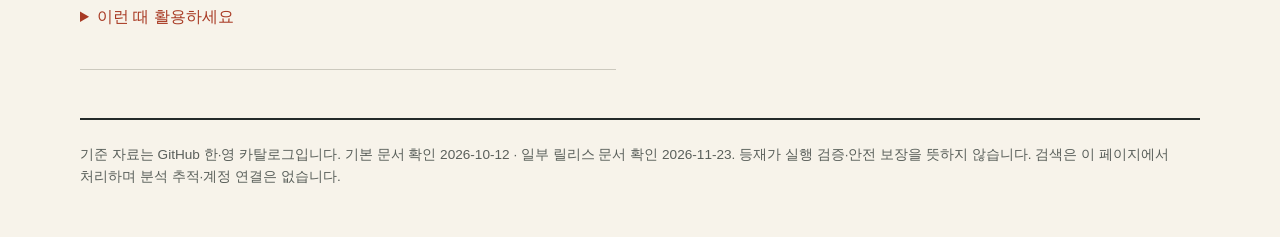
==== commit 98504f67: "Publish bilingual Agent Stack Brief 004 for November 23" ====
--- a/docs/catalog/index.html
+++ b/docs/catalog/index.html
@@ -3,7 +3,7 @@
 <head>
   <meta charset="utf-8">
   <meta name="viewport" content="width=device-width,initial-scale=1">
-  <meta name="description" content="카탈로그의 57개 자료를 검색하세요. 작업 하나를 고르고 원본을 확인한 뒤 작게 시작하세요.">
+  <meta name="description" content="카탈로그의 59개 자료를 검색하세요. 작업 하나를 고르고 원본을 확인한 뒤 작게 시작하세요.">
   <title>도구 탐색 · Agent Stack Brief</title>
   <link rel="stylesheet" href="./style.css">
   <script type="module" src="./app.mjs"></script>
@@ -18,7 +18,7 @@
     <section class="intro" aria-labelledby="title">
       <p class="eyebrow">THE TOOL SHELF / CATALOG</p>
       <h1 id="title">내 작업에 맞는 도구를 찾으세요.</h1>
-      <p>카탈로그의 57개 자료를 검색하세요. 작업 하나를 고르고 원본을 확인한 뒤 작게 시작하세요.</p>
+      <p>카탈로그의 59개 자료를 검색하세요. 작업 하나를 고르고 원본을 확인한 뒤 작게 시작하세요.</p>
       <nav class="routes" aria-label="관련 안내">
         <a href="https://github.com/yunsell/ai-agent-skills-korean/blob/main/catalog/README.md">GitHub 전체 목록</a>
         <a href="https://github.com/yunsell/ai-agent-skills-korean/blob/main/guides/client-first-steps.md">환경별 첫 단계</a>
@@ -50,7 +50,7 @@
       <ul id="results" aria-busy="true"></ul>
       <noscript><p>검색에는 JavaScript가 필요합니다. GitHub 전체 목록에서도 모든 자료를 읽을 수 있습니다. <a href="https://github.com/yunsell/ai-agent-skills-korean/blob/main/catalog/README.md">GitHub 목록 열기</a></p></noscript>
     </section>
-    <footer class="note">기준 자료는 GitHub 한·영 카탈로그입니다. 기본 문서 확인 2026-10-12 · 일부 릴리스 문서 확인 2026-11-11. 등재가 실행 검증·안전 보장을 뜻하지 않습니다. 검색은 이 페이지에서 처리하며 분석 추적·계정 연결은 없습니다.</footer>
+    <footer class="note">기준 자료는 GitHub 한·영 카탈로그입니다. 기본 문서 확인 2026-10-12 · 일부 릴리스 문서 확인 2026-11-23. 등재가 실행 검증·안전 보장을 뜻하지 않습니다. 검색은 이 페이지에서 처리하며 분석 추적·계정 연결은 없습니다.</footer>
   </main>
 </body>
 </html>
